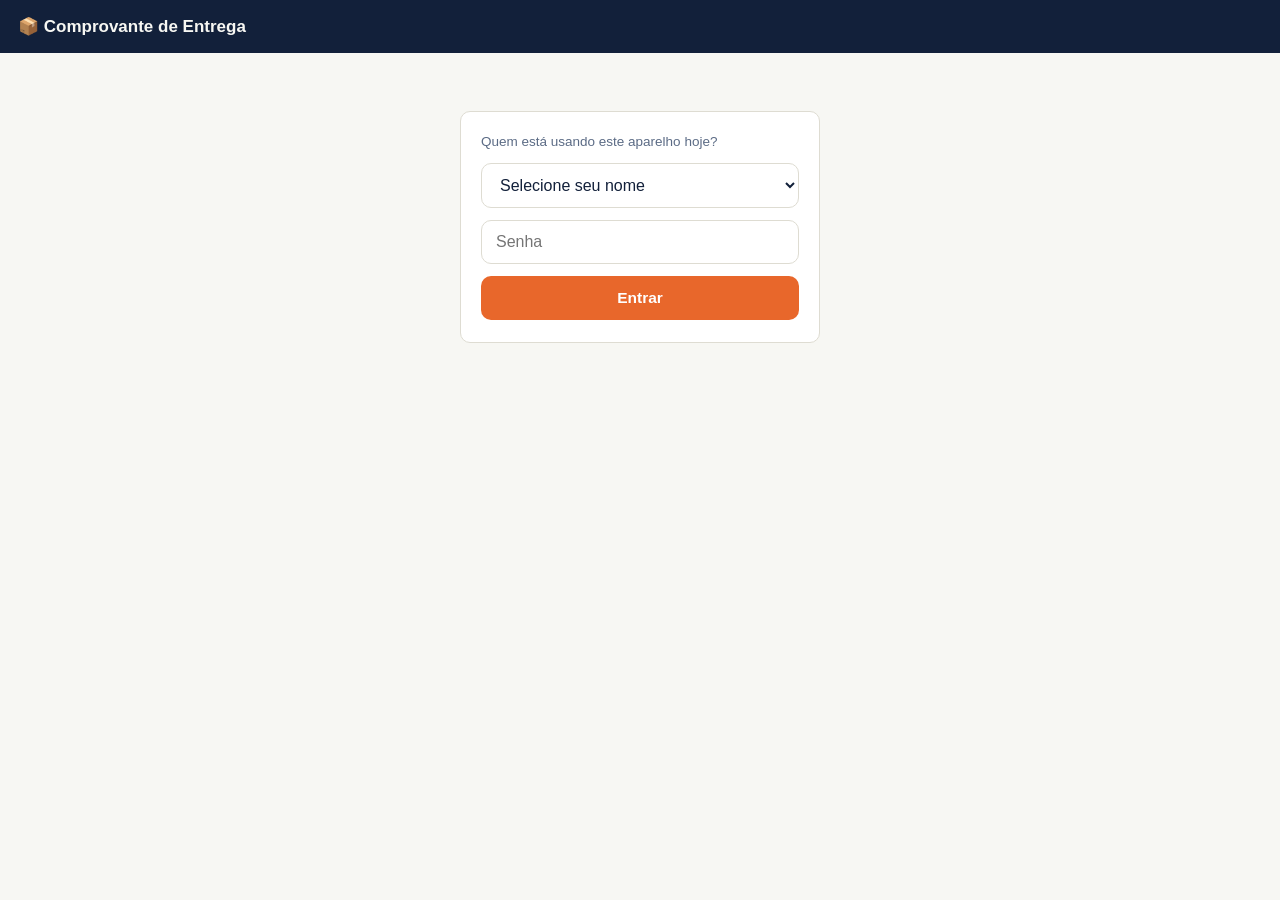
==== index.html @ c8404090 "Atualizando todos os arquivos do projeto" ====
<!DOCTYPE html>
<html lang="pt-BR">
<head>
<meta charset="UTF-8">
<script>
  // Sem motorista logado, manda para a tela de login (aba separada).
  if (!localStorage.getItem('motoristaSelecionado')) {
    window.location.replace('./login.html');
  }
</script>
<meta name="viewport" content="width=device-width, initial-scale=1, maximum-scale=1, viewport-fit=cover">
<meta name="theme-color" content="#12203A">
<title>Comprovante de Entrega</title>
<link rel="manifest" href="./manifest.json">
<link rel="apple-touch-icon" href="./icons/icon-192.png">
<meta name="apple-mobile-web-app-capable" content="yes">
<meta name="apple-mobile-web-app-status-bar-style" content="black-translucent">
<link rel="stylesheet" href="./styles.css">
</head>
<body>

<header class="topo">
  <h1>📦 Comprovante de Entrega</h1>
  <div class="status-wrap">
    <span id="statusDot" class="dot dot-offline"></span>
    <span id="statusTexto">Carregando…</span>
    <span id="badgePendentes" class="badge hidden">0</span>
  </div>
</header>

<main>
  <div id="aviso" class="aviso hidden"></div>

  <form id="formEntrega">
    <div class="campo">
      <div class="eyebrow"><span class="num">01</span><label>Motorista</label></div>
      <div id="motoristaAtual" class="motorista-atual">
        <span id="motoristaAtualNome"></span>
        <button type="button" id="trocarMotorista">Trocar</button>
      </div>
    </div>

    <div class="campo">
      <div class="eyebrow"><span class="num">02</span><label for="recebedor">Nome do recebedor</label></div>
      <input type="text" id="recebedor" placeholder="Ex: João Silva" autocomplete="name" autocapitalize="words" required>
    </div>

    <div class="campo">
      <div class="eyebrow"><span class="num">03</span><label>Foto do pacote</label></div>
      <input type="file" id="fotoPacoteInput" accept="image/*" capture="environment" class="hidden">
      <label for="fotoPacoteInput" class="btn-foto"><span id="fotoPacoteRotulo">Tirar foto do pacote</span></label>
      <img id="fotoPacotePreview" class="foto-preview hidden" alt="Prévia da foto do pacote">
    </div>

    <div class="campo">
      <div class="eyebrow"><span class="num">04</span><label>Foto da fachada</label></div>
      <input type="file" id="fotoFachadaInput" accept="image/*" capture="environment" class="hidden">
      <label for="fotoFachadaInput" class="btn-foto"><span id="fotoFachadaRotulo">Tirar foto da fachada</span></label>
      <img id="fotoFachadaPreview" class="foto-preview hidden" alt="Prévia da foto da fachada">
    </div>

    <div class="campo">
      <div class="eyebrow"><span class="num">05</span><label for="observacao">Observação (opcional)</label></div>
      <textarea id="observacao" placeholder="Ex: entregue na portaria"></textarea>
    </div>
  </form>

  <div class="secao-historico">
    <div class="secao-historico-topo">
      <h2>Últimos comprovantes</h2>
      <button type="button" id="btnSincronizar">Sincronizar agora</button>
    </div>
    <div id="listaHistorico"></div>
  </div>

  <footer class="rodape-discreto">
    <a href="./admin.html" target="_blank" rel="noopener">Painel do administrador</a>
  </footer>
</main>

<div class="barra-envio">
  <button type="submit" form="formEntrega" class="btn-enviar">Enviar comprovante</button>
</div>

<script src="./config.js"></script>
<script src="./app.js"></script>
</body>
</html>
---- styles.css ----
:root {
  --ink: #12203A;
  --ink-soft: #5B6B85;
  --paper: #F7F7F3;
  --paper-dim: #ECEBE3;
  --line: #DEDCD2;
  --steel: #2F4560;
  --orange: #E8672B;
  --green: #2E9E5B;
  --radius: 10px;
}

* { box-sizing: border-box; }

body {
  margin: 0;
  font-family: -apple-system, BlinkMacSystemFont, 'Segoe UI', Roboto, Arial, sans-serif;
  background: var(--paper);
  color: var(--ink);
  -webkit-tap-highlight-color: transparent;
}

.hidden { display: none !important; }

button, input, textarea {
  font-family: inherit;
}

/* --- cabeçalho --- */
.topo {
  background: var(--ink);
  color: var(--paper);
  padding: 16px 18px;
  padding-top: max(16px, env(safe-area-inset-top));
  display: flex;
  align-items: center;
  justify-content: space-between;
  gap: 12px;
  position: sticky;
  top: 0;
  z-index: 10;
}
.topo h1 {
  font-size: 17px;
  margin: 0;
  font-weight: 700;
}

.status-wrap {
  display: flex;
  align-items: center;
  gap: 7px;
  font-size: 12.5px;
  color: rgba(247, 247, 243, 0.85);
  white-space: nowrap;
}
.dot {
  width: 9px;
  height: 9px;
  border-radius: 50%;
  display: inline-block;
  flex-shrink: 0;
}
.dot-online { background: var(--green); }
.dot-offline { background: var(--orange); }
.badge {
  background: var(--orange);
  color: #fff;
  font-size: 11px;
  font-weight: 700;
  padding: 1px 7px;
  border-radius: 10px;
}

/* --- layout geral --- */
main {
  max-width: 480px;
  margin: 0 auto;
  padding: 18px 16px 110px;
}

.aviso {
  padding: 12px 14px;
  border-radius: var(--radius);
  font-size: 13.5px;
  margin-bottom: 16px;
  line-height: 1.4;
}
.aviso-erro { background: #FBE4DE; color: #9A3412; border: 1px solid #F3B8A3; }
.aviso-sucesso { background: #DFF3E7; color: #1E6B3F; border: 1px solid #A9DFC0; }

/* --- campos do formulário --- */
.campo { margin-bottom: 22px; }
.eyebrow {
  display: flex;
  align-items: center;
  gap: 8px;
  margin-bottom: 9px;
}
.eyebrow .num {
  width: 20px;
  height: 20px;
  border-radius: 50%;
  background: var(--orange);
  color: #fff;
  font-size: 11px;
  font-weight: 700;
  display: flex;
  align-items: center;
  justify-content: center;
  flex-shrink: 0;
}
.eyebrow label {
  font-size: 13.5px;
  font-weight: 700;
  color: var(--ink);
}

input[type="text"], textarea {
  width: 100%;
  font-size: 16px;
  padding: 12px 14px;
  border: 1.5px solid var(--line);
  border-radius: var(--radius);
  background: #fff;
  color: var(--ink);
}
textarea { min-height: 70px; resize: vertical; }
input[type="text"]:focus, textarea:focus {
  outline: none;
  border-color: var(--steel);
}

/* --- motorista --- */
.motorista-atual {
  display: flex;
  align-items: center;
  justify-content: space-between;
  background: #fff;
  border: 1.5px solid var(--line);
  border-radius: var(--radius);
  padding: 12px 14px;
}
.motorista-atual span { font-weight: 700; font-size: 14.5px; }
.motorista-atual button {
  background: none;
  border: 1.5px solid var(--line);
  color: var(--steel);
  padding: 6px 12px;
  border-radius: 8px;
  font-size: 12.5px;
  font-weight: 700;
  cursor: pointer;
}
.motorista-escolha-texto {
  font-size: 13.5px;
  color: var(--ink-soft);
  margin: 0 0 10px;
}
/* --- login (tela separada) --- */
.login-card {
  max-width: 360px;
  margin: 40px auto 0;
  background: #fff;
  border: 1.5px solid var(--line);
  border-radius: var(--radius);
  padding: 22px 20px;
}
.login-card .motorista-escolha-texto { margin-bottom: 14px; }
.login-campo {
  width: 100%;
  font-size: 16px;
  padding: 12px 14px;
  border: 1.5px solid var(--line);
  border-radius: var(--radius);
  background: #fff;
  color: var(--ink);
  margin-bottom: 12px;
}
.login-campo:focus { outline: none; border-color: var(--steel); }
.login-card .btn-enviar { padding: 13px; }
.login-card .aviso { margin: 14px 0 0; }

/* --- foto --- */
.btn-foto {
  display: block;
  text-align: center;
  padding: 16px;
  border: 1.5px dashed var(--line);
  border-radius: var(--radius);
  background: #fff;
  color: var(--steel);
  font-weight: 700;
  font-size: 14px;
  cursor: pointer;
}
.foto-preview {
  display: block;
  width: 100%;
  max-height: 240px;
  object-fit: cover;
  border-radius: var(--radius);
  margin-top: 10px;
  border: 1.5px solid var(--line);
}

/* --- histórico --- */
.secao-historico { margin-top: 28px; }
.secao-historico-topo {
  display: flex;
  align-items: center;
  justify-content: space-between;
  margin-bottom: 12px;
}
.secao-historico-topo h2 {
  font-size: 15px;
  margin: 0;
}
#btnSincronizar {
  background: none;
  border: 1.5px solid var(--line);
  color: var(--steel);
  padding: 7px 12px;
  border-radius: 8px;
  font-size: 12.5px;
  font-weight: 700;
  cursor: pointer;
}
.historico-vazio {
  color: var(--ink-soft);
  font-size: 13.5px;
  text-align: center;
  padding: 16px 0;
}
.item-historico {
  display: flex;
  align-items: center;
  gap: 10px;
  background: #fff;
  border: 1.5px solid var(--line);
  border-radius: var(--radius);
  padding: 9px;
  margin-bottom: 8px;
}
.item-historico-foto {
  width: 44px;
  height: 44px;
  object-fit: cover;
  border-radius: 8px;
  flex-shrink: 0;
  background: var(--paper-dim);
}
.item-historico-info {
  display: flex;
  flex-direction: column;
  gap: 2px;
  flex: 1;
  min-width: 0;
}
.item-historico-info strong {
  font-size: 13.5px;
  white-space: nowrap;
  overflow: hidden;
  text-overflow: ellipsis;
}
.item-historico-info span {
  font-size: 11.5px;
  color: var(--ink-soft);
}
.carimbo {
  font-size: 10.5px;
  font-weight: 800;
  letter-spacing: 0.04em;
  padding: 4px 9px;
  border-radius: 20px;
  flex-shrink: 0;
  white-space: nowrap;
}
.carimbo-pendente {
  color: var(--orange);
  border: 1.5px dashed var(--orange);
  background: #FDF1E9;
}
.carimbo-enviado {
  color: #fff;
  background: var(--green);
}

/* --- rodapé --- */
.rodape-discreto {
  text-align: center;
  margin-top: 24px;
}
.rodape-discreto a {
  color: var(--ink-soft);
  font-size: 12px;
  text-decoration: none;
}
.rodape-discreto a:hover { text-decoration: underline; }

/* --- barra de envio fixa --- */
.barra-envio {
  position: fixed;
  bottom: 0;
  left: 0;
  right: 0;
  background: var(--paper);
  border-top: 1.5px solid var(--line);
  padding: 12px 16px;
  padding-bottom: max(12px, env(safe-area-inset-bottom));
}
.btn-enviar {
  display: block;
  width: 100%;
  max-width: 480px;
  margin: 0 auto;
  background: var(--orange);
  color: #fff;
  border: none;
  padding: 15px;
  border-radius: var(--radius);
  font-size: 15.5px;
  font-weight: 700;
  cursor: pointer;
}
.btn-enviar:active { opacity: 0.9; }
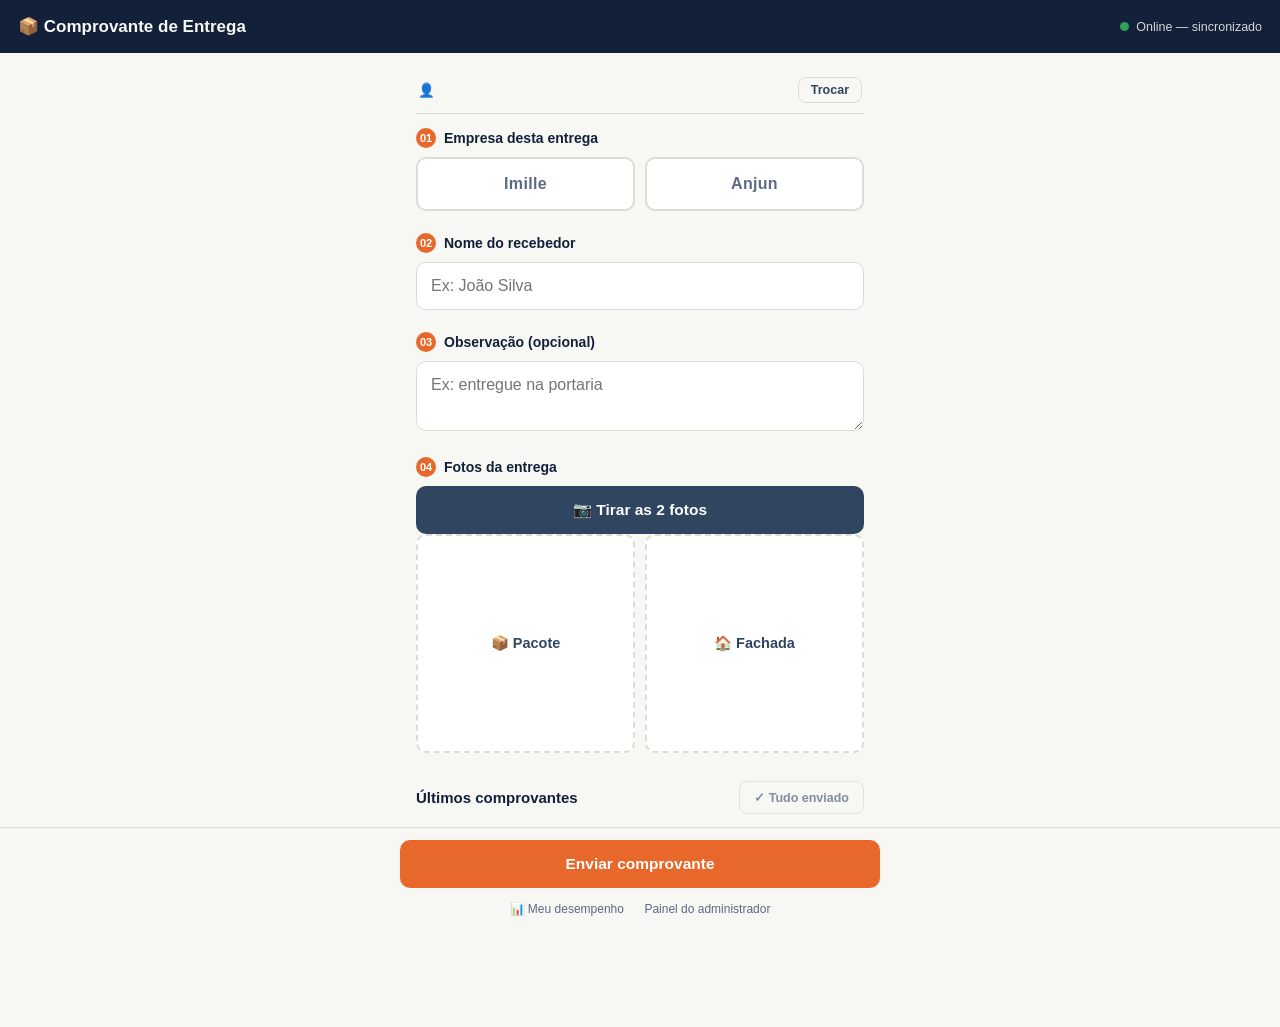
==== commit fb1f17bb: "Atualizando todos os arquivos" ====
--- a/index.html
+++ b/index.html
@@ -2,12 +2,8 @@
 <html lang="pt-BR">
 <head>
 <meta charset="UTF-8">
-<script>
-  // Sem motorista logado, manda para a tela de login (aba separada).
-  if (!localStorage.getItem('motoristaSelecionado')) {
-    window.location.replace('./login.html');
-  }
-</script>
+<meta http-equiv="Content-Security-Policy" content="default-src 'self'; script-src 'self'; style-src 'self' 'unsafe-inline'; img-src 'self' data: blob:; connect-src 'self' https://script.google.com https://script.googleusercontent.com; worker-src 'self'; object-src 'none'; base-uri 'self'; form-action 'self'">
+<script src="./guarda.js" data-modo="requer-login"></script>
 <meta name="viewport" content="width=device-width, initial-scale=1, maximum-scale=1, viewport-fit=cover">
 <meta name="theme-color" content="#12203A">
 <title>Comprovante de Entrega</title>
@@ -29,14 +25,19 @@
 </header>
 
 <main>
+  <div class="motorista-bar">
+    <span class="motorista-bar-nome">👤 <strong id="motoristaAtualNome"></strong></span>
+    <button type="button" id="trocarMotorista" class="motorista-bar-trocar">Trocar</button>
+  </div>
+
   <div id="aviso" class="aviso hidden"></div>
 
   <form id="formEntrega">
     <div class="campo">
-      <div class="eyebrow"><span class="num">01</span><label>Motorista</label></div>
-      <div id="motoristaAtual" class="motorista-atual">
-        <span id="motoristaAtualNome"></span>
-        <button type="button" id="trocarMotorista">Trocar</button>
+      <div class="eyebrow"><span class="num">01</span><label>Empresa desta entrega</label></div>
+      <div class="empresa-toggle">
+        <button type="button" class="btn-empresa btn-empresa-imille" data-empresa="Imille">Imille</button>
+        <button type="button" class="btn-empresa btn-empresa-anjun" data-empresa="Anjun">Anjun</button>
       </div>
     </div>
 
@@ -46,23 +47,30 @@
     </div>
 
     <div class="campo">
-      <div class="eyebrow"><span class="num">03</span><label>Foto do pacote</label></div>
-      <input type="file" id="fotoPacoteInput" accept="image/*" capture="environment" class="hidden">
-      <label for="fotoPacoteInput" class="btn-foto"><span id="fotoPacoteRotulo">Tirar foto do pacote</span></label>
-      <img id="fotoPacotePreview" class="foto-preview hidden" alt="Prévia da foto do pacote">
+      <div class="eyebrow"><span class="num">03</span><label for="observacao">Observação (opcional)</label></div>
+      <textarea id="observacao" placeholder="Ex: entregue na portaria"></textarea>
     </div>
 
     <div class="campo">
-      <div class="eyebrow"><span class="num">04</span><label>Foto da fachada</label></div>
+      <div class="eyebrow"><span class="num">04</span><label>Fotos da entrega</label></div>
+      <button type="button" id="btnCamera" class="btn-camera">📷 Tirar as 2 fotos</button>
+      <div class="fotos-slots">
+        <button type="button" class="foto-slot" id="slotPacote">
+          <img class="foto-slot-img" id="fotoPacotePreview" alt="Foto do pacote">
+          <span class="foto-slot-rotulo">📦 Pacote</span>
+          <span class="foto-slot-check">✓</span>
+        </button>
+        <button type="button" class="foto-slot" id="slotFachada">
+          <img class="foto-slot-img" id="fotoFachadaPreview" alt="Foto da fachada">
+          <span class="foto-slot-rotulo">🏠 Fachada</span>
+          <span class="foto-slot-check">✓</span>
+        </button>
+      </div>
+      <!-- fallback: usado só se a câmera ao vivo não estiver disponível -->
+      <input type="file" id="fotoPacoteInput" accept="image/*" capture="environment" class="hidden">
       <input type="file" id="fotoFachadaInput" accept="image/*" capture="environment" class="hidden">
-      <label for="fotoFachadaInput" class="btn-foto"><span id="fotoFachadaRotulo">Tirar foto da fachada</span></label>
-      <img id="fotoFachadaPreview" class="foto-preview hidden" alt="Prévia da foto da fachada">
     </div>
 
-    <div class="campo">
-      <div class="eyebrow"><span class="num">05</span><label for="observacao">Observação (opcional)</label></div>
-      <textarea id="observacao" placeholder="Ex: entregue na portaria"></textarea>
-    </div>
   </form>
 
   <div class="secao-historico">
@@ -74,12 +82,46 @@
   </div>
 
   <footer class="rodape-discreto">
+    <a href="./relatorio.html">📊 Meu desempenho</a>
     <a href="./admin.html" target="_blank" rel="noopener">Painel do administrador</a>
   </footer>
 </main>
 
+<div id="cameraOverlay" class="camera-overlay hidden">
+  <video id="cameraVideo" class="camera-video" playsinline autoplay muted></video>
+  <div class="camera-topo">
+    <button type="button" id="cameraFechar" class="camera-fechar" aria-label="Fechar câmera">✕</button>
+    <span id="cameraRotulo" class="camera-rotulo"></span>
+    <div class="camera-acoes">
+      <button type="button" id="cameraTrocar" class="camera-icone hidden" aria-label="Trocar câmera">🔁</button>
+      <button type="button" id="cameraFlash" class="camera-icone hidden" aria-label="Ligar/desligar flash">🔦</button>
+    </div>
+  </div>
+  <div id="focoIndicador" class="foco-indicador hidden"></div>
+  <div id="cameraProgresso" class="camera-progresso hidden">
+    <div class="cam-prog" id="progPacote">
+      <img class="cam-prog-img" id="progPacoteImg" alt="">
+      <span class="cam-prog-rotulo">📦 Pacote</span>
+      <span class="cam-prog-check">✓</span>
+    </div>
+    <div class="cam-prog" id="progFachada">
+      <img class="cam-prog-img" id="progFachadaImg" alt="">
+      <span class="cam-prog-rotulo">🏠 Fachada</span>
+      <span class="cam-prog-check">✓</span>
+    </div>
+  </div>
+  <div id="cameraZoomWrap" class="camera-zoom hidden">
+    <input type="range" id="cameraZoom" aria-label="Zoom">
+    <span id="cameraZoomValor" class="camera-zoom-valor">1x</span>
+  </div>
+  <div id="cameraBlink" class="camera-blink hidden"></div>
+  <div class="camera-controles">
+    <button type="button" id="cameraDisparo" class="camera-disparo" aria-label="Tirar foto"></button>
+  </div>
+</div>
+
 <div class="barra-envio">
-  <button type="submit" form="formEntrega" class="btn-enviar">Enviar comprovante</button>
+  <button type="submit" id="btnEnviar" form="formEntrega" class="btn-enviar">Enviar comprovante</button>
 </div>
 
 <script src="./config.js"></script>
--- a/styles.css
+++ b/styles.css
@@ -7,6 +7,7 @@
   --steel: #2F4560;
   --orange: #E8672B;
   --green: #2E9E5B;
+  --red: #C0392B;
   --radius: 10px;
 }
 
@@ -63,6 +64,7 @@
 }
 .dot-online { background: var(--green); }
 .dot-offline { background: var(--orange); }
+.dot-erro { background: var(--red); }
 .badge {
   background: var(--orange);
   color: #fff;
@@ -111,7 +113,7 @@
   flex-shrink: 0;
 }
 .eyebrow label {
-  font-size: 13.5px;
+  font-size: 14px;
   font-weight: 700;
   color: var(--ink);
 }
@@ -119,7 +121,7 @@
 input[type="text"], textarea {
   width: 100%;
   font-size: 16px;
-  padding: 12px 14px;
+  padding: 14px;
   border: 1.5px solid var(--line);
   border-radius: var(--radius);
   background: #fff;
@@ -129,24 +131,26 @@
 input[type="text"]:focus, textarea:focus {
   outline: none;
   border-color: var(--steel);
-}
-
-/* --- motorista --- */
-.motorista-atual {
+  box-shadow: 0 0 0 3px rgba(47, 69, 96, 0.12);
+}
+
+/* --- barra compacta do motorista logado (fica no topo, fora do formulário) --- */
+.motorista-bar {
   display: flex;
   align-items: center;
   justify-content: space-between;
-  background: #fff;
-  border: 1.5px solid var(--line);
-  border-radius: var(--radius);
-  padding: 12px 14px;
-}
-.motorista-atual span { font-weight: 700; font-size: 14.5px; }
-.motorista-atual button {
+  gap: 10px;
+  padding: 6px 2px 10px;
+  margin-bottom: 14px;
+  border-bottom: 1px solid var(--line);
+}
+.motorista-bar-nome { font-size: 13.5px; color: var(--ink-soft); }
+.motorista-bar-nome strong { color: var(--ink); font-size: 14.5px; }
+.motorista-bar-trocar {
   background: none;
   border: 1.5px solid var(--line);
   color: var(--steel);
-  padding: 6px 12px;
+  padding: 5px 12px;
   border-radius: 8px;
   font-size: 12.5px;
   font-weight: 700;
@@ -181,28 +185,330 @@
 .login-card .btn-enviar { padding: 13px; }
 .login-card .aviso { margin: 14px 0 0; }
 
-/* --- foto --- */
-.btn-foto {
-  display: block;
-  text-align: center;
+/* --- empresa da entrega (Imille / Anjun) --- */
+.empresa-toggle {
+  display: flex;
+  gap: 10px;
+}
+.btn-empresa {
+  flex: 1;
   padding: 16px;
-  border: 1.5px dashed var(--line);
-  border-radius: var(--radius);
-  background: #fff;
+  border: 2px solid var(--line);
+  border-radius: var(--radius);
+  background: #fff;
+  color: var(--ink-soft);
+  font-size: 16px;
+  font-weight: 800;
+  letter-spacing: 0.02em;
+  cursor: pointer;
+}
+.btn-empresa:active { transform: scale(0.98); }
+.btn-empresa-imille.selecionada {
+  background: var(--steel);
+  border-color: var(--steel);
+  color: #fff;
+}
+.btn-empresa-anjun.selecionada {
+  background: var(--orange);
+  border-color: var(--orange);
+  color: #fff;
+}
+.btn-empresa.selecionada::before { content: '✓ '; }
+
+/* etiqueta da empresa no histórico */
+.tag-empresa {
+  font-size: 10.5px;
+  font-weight: 800;
+  padding: 2px 7px;
+  border-radius: 8px;
+  color: #fff;
+  margin-right: 6px;
+}
+.tag-empresa-imille { background: var(--steel); }
+.tag-empresa-anjun { background: var(--orange); }
+
+/* --- fotos da entrega (2 slots + botão de câmera) --- */
+.fotos-slots {
+  display: flex;
+  gap: 10px;
+  margin-bottom: 10px;
+}
+.foto-slot {
+  position: relative;
+  flex: 1;
+  aspect-ratio: 1 / 1;
+  border: 2px dashed var(--line);
+  border-radius: var(--radius);
+  background: #fff;
+  display: flex;
+  align-items: center;
+  justify-content: center;
+  overflow: hidden;
+  padding: 0;
+  cursor: pointer;
+}
+.foto-slot-rotulo {
+  font-size: 14.5px;
+  font-weight: 700;
   color: var(--steel);
-  font-weight: 700;
-  font-size: 14px;
-  cursor: pointer;
-}
-.foto-preview {
+}
+.foto-slot-img {
+  display: none;
+  position: absolute;
+  inset: 0;
+  width: 100%;
+  height: 100%;
+  object-fit: cover;
+}
+.foto-slot-check {
+  display: none;
+  position: absolute;
+  top: 6px;
+  right: 6px;
+  width: 26px;
+  height: 26px;
+  border-radius: 50%;
+  background: var(--green);
+  color: #fff;
+  font-size: 15px;
+  font-weight: 800;
+  align-items: center;
+  justify-content: center;
+  box-shadow: 0 2px 6px rgba(0, 0, 0, 0.25);
+}
+.foto-slot-cheio {
+  border-style: solid;
+  border-color: var(--green);
+}
+.foto-slot-cheio .foto-slot-img { display: block; }
+.foto-slot-cheio .foto-slot-check { display: flex; }
+.foto-slot-cheio .foto-slot-rotulo { display: none; }
+
+.btn-camera {
   display: block;
   width: 100%;
-  max-height: 240px;
+  background: var(--steel);
+  color: #fff;
+  border: none;
+  padding: 15px;
+  border-radius: var(--radius);
+  font-size: 15.5px;
+  font-weight: 700;
+  cursor: pointer;
+}
+.btn-camera:active { opacity: 0.9; }
+
+/* --- câmera ao vivo (as 2 fotos numa tela só) --- */
+.camera-overlay {
+  position: fixed;
+  inset: 0;
+  z-index: 200;
+  background: #000;
+  display: flex;
+  flex-direction: column;
+}
+.camera-video {
+  flex: 1;
+  width: 100%;
+  min-height: 0;
   object-fit: cover;
-  border-radius: var(--radius);
-  margin-top: 10px;
-  border: 1.5px solid var(--line);
-}
+}
+.camera-topo {
+  position: absolute;
+  top: 0;
+  left: 0;
+  right: 0;
+  display: flex;
+  align-items: center;
+  gap: 12px;
+  padding: 16px 18px;
+  padding-top: max(16px, env(safe-area-inset-top));
+}
+.camera-rotulo {
+  color: #fff;
+  font-size: 16px;
+  font-weight: 800;
+  text-shadow: 0 1px 4px rgba(0, 0, 0, 0.6);
+}
+.camera-fechar {
+  flex-shrink: 0;
+  width: 40px;
+  height: 40px;
+  border-radius: 50%;
+  border: none;
+  background: rgba(0, 0, 0, 0.45);
+  color: #fff;
+  font-size: 18px;
+  font-weight: 700;
+  cursor: pointer;
+}
+.camera-acoes {
+  margin-left: auto;
+  display: flex;
+  gap: 10px;
+}
+.camera-icone {
+  flex-shrink: 0;
+  width: 40px;
+  height: 40px;
+  border-radius: 50%;
+  border: none;
+  background: rgba(0, 0, 0, 0.45);
+  font-size: 18px;
+  cursor: pointer;
+}
+.camera-icone.flash-ligado {
+  background: #F5C518;
+  box-shadow: 0 0 12px rgba(245, 197, 24, 0.7);
+}
+
+/* progresso das 2 fotos dentro da câmera (qual já foi, qual é a atual) */
+.camera-progresso {
+  position: absolute;
+  top: 78px;
+  left: 0;
+  right: 0;
+  display: flex;
+  justify-content: center;
+  gap: 10px;
+  z-index: 2;
+}
+.cam-prog {
+  position: relative;
+  width: 96px;
+  height: 64px;
+  border: 2px solid rgba(255, 255, 255, 0.35);
+  border-radius: 10px;
+  background: rgba(0, 0, 0, 0.45);
+  overflow: hidden;
+  display: flex;
+  align-items: center;
+  justify-content: center;
+}
+.cam-prog-rotulo {
+  color: #fff;
+  font-size: 12px;
+  font-weight: 700;
+  text-shadow: 0 1px 3px rgba(0, 0, 0, 0.8);
+  z-index: 1;
+}
+.cam-prog-img {
+  display: none;
+  position: absolute;
+  inset: 0;
+  width: 100%;
+  height: 100%;
+  object-fit: cover;
+}
+.cam-prog-check {
+  display: none;
+  position: absolute;
+  top: 3px;
+  right: 3px;
+  width: 20px;
+  height: 20px;
+  border-radius: 50%;
+  background: var(--green);
+  color: #fff;
+  font-size: 12px;
+  font-weight: 800;
+  align-items: center;
+  justify-content: center;
+  z-index: 1;
+}
+/* a foto ATUAL pulsa em amarelo — é nela que o disparador vai */
+.cam-prog-atual {
+  border-color: #F5C518;
+  animation: progPulso 1.1s ease-in-out infinite;
+}
+@keyframes progPulso {
+  0%, 100% { box-shadow: 0 0 0 0 rgba(245, 197, 24, 0.55); }
+  50% { box-shadow: 0 0 0 6px rgba(245, 197, 24, 0); }
+}
+/* foto já tirada: mostra a miniatura real + selo verde */
+.cam-prog-feita { border-color: var(--green); animation: none; }
+.cam-prog-feita .cam-prog-img { display: block; }
+.cam-prog-feita .cam-prog-check { display: flex; }
+.cam-prog-feita .cam-prog-rotulo { display: none; }
+
+/* piscar branco ao capturar (feedback instantâneo de que a foto saiu) */
+.camera-blink {
+  position: absolute;
+  inset: 0;
+  background: #fff;
+  pointer-events: none;
+  z-index: 3;
+  animation: blinkFoto 0.22s ease-out forwards;
+}
+@keyframes blinkFoto {
+  0% { opacity: 0.85; }
+  100% { opacity: 0; }
+}
+
+/* barra de zoom (aparece só quando o aparelho suporta) */
+.camera-zoom {
+  position: absolute;
+  bottom: 118px;
+  left: 0;
+  right: 0;
+  display: flex;
+  align-items: center;
+  justify-content: center;
+  gap: 10px;
+  padding: 0 32px;
+}
+.camera-zoom input[type="range"] {
+  flex: 1;
+  max-width: 260px;
+  accent-color: #fff;
+}
+.camera-zoom-valor {
+  color: #fff;
+  font-size: 13px;
+  font-weight: 800;
+  min-width: 34px;
+  text-align: center;
+  background: rgba(0, 0, 0, 0.45);
+  border-radius: 12px;
+  padding: 3px 8px;
+}
+
+/* indicador de foco por toque */
+.foco-indicador {
+  position: fixed;
+  width: 64px;
+  height: 64px;
+  border: 2px solid #F5C518;
+  border-radius: 10px;
+  pointer-events: none;
+  z-index: 210;
+}
+.foco-indicador.foco-anima { animation: focoPulso 0.5s ease-out; }
+@keyframes focoPulso {
+  0% { transform: scale(1.5); opacity: 0.3; }
+  100% { transform: scale(1); opacity: 1; }
+}
+.camera-controles {
+  position: absolute;
+  bottom: 0;
+  left: 0;
+  right: 0;
+  display: flex;
+  align-items: center;
+  justify-content: center;
+  padding: 24px;
+  padding-bottom: max(24px, env(safe-area-inset-bottom));
+}
+.camera-disparo {
+  width: 74px;
+  height: 74px;
+  border-radius: 50%;
+  background: #fff;
+  border: 5px solid rgba(255, 255, 255, 0.5);
+  box-shadow: 0 0 0 2px rgba(0, 0, 0, 0.2);
+  cursor: pointer;
+}
+.camera-disparo:active { transform: scale(0.94); }
 
 /* --- histórico --- */
 .secao-historico { margin-top: 28px; }
@@ -216,16 +522,26 @@
   font-size: 15px;
   margin: 0;
 }
+/* botão ÚNICO de sincronização — muda de cara conforme a situação */
 #btnSincronizar {
+  border: none;
+  padding: 8px 14px;
+  border-radius: 8px;
+  font-size: 12.5px;
+  font-weight: 700;
+  cursor: pointer;
+  background: var(--steel);
+  color: #fff;
+  white-space: nowrap;
+}
+#btnSincronizar.sync-erro { background: var(--red); }
+#btnSincronizar.sync-ok {
   background: none;
   border: 1.5px solid var(--line);
-  color: var(--steel);
-  padding: 7px 12px;
-  border-radius: 8px;
-  font-size: 12.5px;
-  font-weight: 700;
-  cursor: pointer;
-}
+  color: var(--ink-soft);
+  cursor: default;
+}
+#btnSincronizar:disabled { opacity: 0.75; }
 .historico-vazio {
   color: var(--ink-soft);
   font-size: 13.5px;
@@ -235,20 +551,24 @@
 .item-historico {
   display: flex;
   align-items: center;
-  gap: 10px;
+  gap: 8px;
   background: #fff;
   border: 1.5px solid var(--line);
   border-radius: var(--radius);
-  padding: 9px;
-  margin-bottom: 8px;
+  padding: 7px 9px;
+  margin-bottom: 6px;
 }
 .item-historico-foto {
-  width: 44px;
-  height: 44px;
+  width: 38px;
+  height: 38px;
   object-fit: cover;
   border-radius: 8px;
   flex-shrink: 0;
   background: var(--paper-dim);
+}
+.item-historico-foto-vazia {
+  display: inline-block;
+  border: 1.5px dashed var(--line);
 }
 .item-historico-info {
   display: flex;
@@ -285,6 +605,24 @@
   color: #fff;
   background: var(--green);
 }
+.carimbo-erro {
+  color: #fff;
+  background: var(--red);
+}
+
+/* item com falha de envio (destacado para o motorista notar) */
+.item-historico-erro {
+  border-color: var(--red);
+  background: #FCECEA;
+}
+.item-historico-info .item-historico-erro-msg {
+  color: var(--red);
+  font-size: 11.5px;
+  font-weight: 600;
+  white-space: nowrap;
+  overflow: hidden;
+  text-overflow: ellipsis;
+}
 
 /* --- rodapé --- */
 .rodape-discreto {
@@ -295,6 +633,7 @@
   color: var(--ink-soft);
   font-size: 12px;
   text-decoration: none;
+  margin: 0 8px;
 }
 .rodape-discreto a:hover { text-decoration: underline; }
 
@@ -324,3 +663,61 @@
   cursor: pointer;
 }
 .btn-enviar:active { opacity: 0.9; }
+
+/* --- relatório de desempenho (relatorio.html) --- */
+.topo-voltar {
+  color: var(--paper);
+  text-decoration: none;
+  font-size: 13px;
+  font-weight: 600;
+  opacity: 0.9;
+  white-space: nowrap;
+}
+.topo-voltar:hover { opacity: 1; }
+.relatorio-motorista {
+  font-size: 13.5px;
+  color: var(--ink-soft);
+  margin: 4px 0 16px;
+}
+.relatorio-motorista strong { color: var(--ink); }
+.relatorio-cards {
+  display: flex;
+  gap: 12px;
+  margin-bottom: 24px;
+}
+.rel-card {
+  flex: 1;
+  background: #fff;
+  border: 1.5px solid var(--line);
+  border-radius: var(--radius);
+  padding: 16px 14px;
+  display: flex;
+  flex-direction: column;
+  gap: 2px;
+  text-align: center;
+}
+.rel-card-rotulo { font-size: 11.5px; color: var(--ink-soft); font-weight: 600; }
+.rel-card-num { font-size: 34px; font-weight: 800; color: var(--ink); line-height: 1.1; }
+.rel-card-sub { font-size: 11.5px; color: var(--ink-soft); }
+.relatorio-detalhe h2 { font-size: 15px; margin: 0 0 12px; }
+.rel-dia {
+  display: flex;
+  align-items: center;
+  gap: 10px;
+  padding: 8px 12px;
+  background: #fff;
+  border: 1.5px solid var(--line);
+  border-radius: var(--radius);
+  margin-bottom: 6px;
+}
+.rel-dia-data { font-size: 13px; font-weight: 600; min-width: 84px; }
+.rel-dia-barra {
+  flex: 1;
+  height: 8px;
+  background: var(--paper-dim);
+  border-radius: 4px;
+  overflow: hidden;
+}
+.rel-dia-barra-fill { display: block; height: 100%; background: var(--orange); border-radius: 4px; }
+.rel-dia-num { font-size: 13px; font-weight: 700; min-width: 24px; text-align: right; }
+.rel-vazio { color: var(--ink-soft); font-size: 13.5px; text-align: center; padding: 12px 0; }
